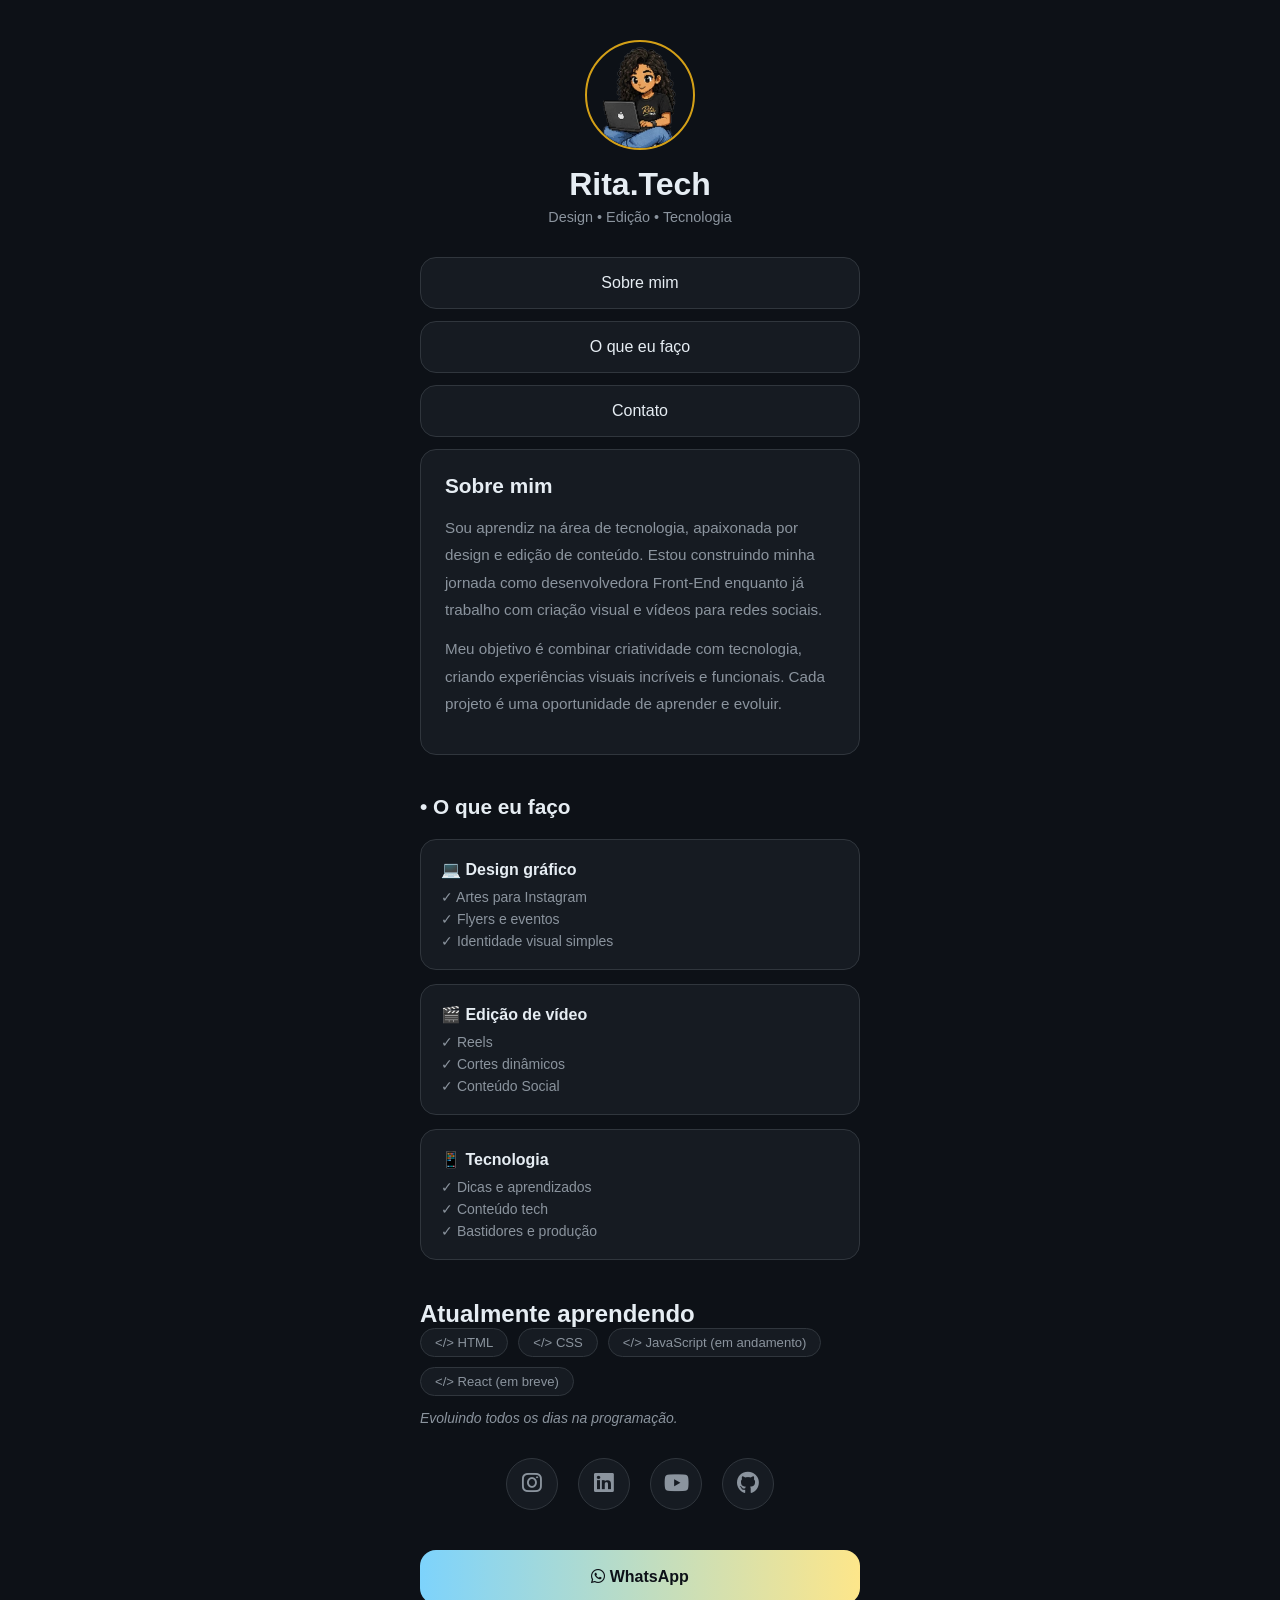
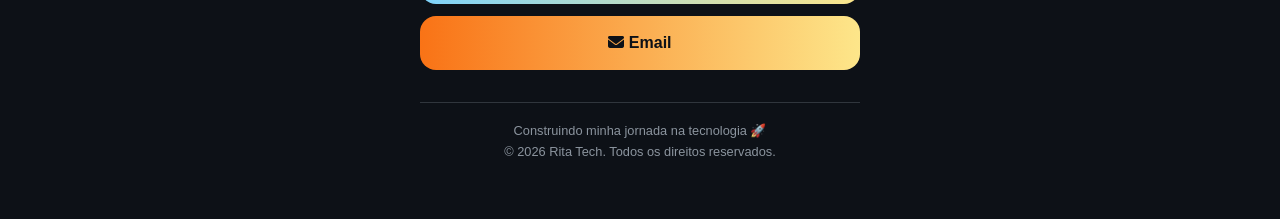
==== index.html @ 33f833c6 "Add files via upload primeiro commit - link in bio rita tech" ====
<!DOCTYPE html>
<html lang="pt-br">
<head>
    <meta charset="UTF-8">
    <meta name="viewport" content="width=device-width, initial-scale=1.0">
    <title>Rita Tech</title>
    <link rel="stylesheet" href="style.css">
    <link rel="stylesheet" href="https://cdnjs.cloudflare.com/ajax/libs/font-awesome/6.5.0/css/all.min.css">
</head>
<body>

    <!-- HEADER -->
    <header>
        <img src="images/rita-profile.png" alt="Foto de perfil">
        <h1>Rita.Tech</h1>
        <p class="info">Design • Edição • Tecnologia</p>
    </header>

    <!-- BOTÕES -->
    <a href="#sobre" class="btn">Sobre mim</a>
    <a href="#servicos" class="btn">O que eu faço</a>
    <a href="#contato" class="btn">Contato</a>

    <!-- SEÇÃO SOBRE -->
    <section id="sobre">
        <h2>Sobre mim</h2>
        <p>Sou aprendiz na área de tecnologia, apaixonada por design e edição de conteúdo. Estou construindo minha jornada como desenvolvedora Front-End enquanto já trabalho com criação visual e vídeos para redes sociais.</p>
        <p>Meu objetivo é combinar criatividade com tecnologia, criando experiências visuais incríveis e funcionais. Cada projeto é uma oportunidade de aprender e evoluir.</p>
    </section>

    <!-- SEÇÃO O QUE EU FAÇO -->
    <section id="servicos">
        <h2>• O que eu faço</h2>

        <div class="card">
            <h3>💻 Design gráfico</h3>
            <ul>
                <li>✓ Artes para Instagram</li>
                <li>✓ Flyers e eventos</li>
                <li>✓ Identidade visual simples</li>
            </ul>
        </div>

        <div class="card">
            <h3>🎬 Edição de vídeo</h3>
            <ul>
                <li>✓ Reels</li>
                <li>✓ Cortes dinâmicos</li>
                <li>✓ Conteúdo Social</li>
            </ul>
        </div>

        <div class="card">
            <h3>📱 Tecnologia</h3>
            <ul>
                <li>✓ Dicas e aprendizados</li>
                <li>✓ Conteúdo tech</li>
                <li>✓ Bastidores e produção</li>
            </ul>
        </div>
    </section>

    <!-- SEÇÃO APRENDENDO -->
    
        <h2>Atualmente aprendendo</h2>
        <div class="tags">
            <span>&lt;/&gt; HTML</span>
            <span>&lt;/&gt; CSS</span>
            <span>&lt;/&gt; JavaScript (em andamento)</span>
            <span>&lt;/&gt; React (em breve)</span>
        </div>
        <p class="frase">Evoluindo todos os dias na programação.</p>
    

    <!-- REDES SOCIAIS -->
      <section id="contato">
    <div class="social-links">
        <a href="https://www.instagram.com/rita.tech_/" target="_blank"><i class="fa-brands fa-instagram"></i></a>
        <a href="https://www.linkedin.com/in/rita-santos-88769a3ba" target="_blank"><i class="fa-brands fa-linkedin"></i></a>
        <a href="https://www.youtube.com/@byRita.0" target="_blank"><i class="fa-brands fa-youtube"></i></a>
        <a href="https://github.com/rita006" target="_blank"><i class="fa-brands fa-github"></i></a>
    </div>
        </section>
    <!-- BOTÃO FALAR COMIGO -->
    <!-- CONTATO -->
<a href="https://wa.me/5581983431183" class="btn-cta" target="_blank">
    <i class="fa-brands fa-whatsapp"></i> WhatsApp
</a>

<a href="mailto:ritatech.digital@gmail.com" class="btn-cta btn-email" target="_blank">
    <i class="fa-solid fa-envelope"></i> Email
</a>
    <!-- RODAPÉ -->
    <footer>
        <p>Construindo minha jornada na tecnologia 🚀</p>
        <p>© 2026 Rita Tech. Todos os direitos reservados.</p>
    </footer>

</body>
</html>
---- style.css ----
/* ===========================
   RESET E BASE
=========================== */
* {
    margin: 0;
    padding: 0;
    box-sizing: border-box;
}

html {
    scroll-behavior: smooth;
}

body {
    background-color: #0d1117;
    color: #e6edf3;
    font-family: sans-serif;
    max-width: 480px;
    width: 100%;
    margin: 0 auto;
    padding: 40px 20px 60px;
}

/* ===========================
   HEADER
=========================== */
header {
    display: flex;
    flex-direction: column;
    align-items: center;
    text-align: center;
    margin-bottom: 32px;
    animation: fadeIn 0.8s ease;
}

header img {
    width: 110px;
    height: 110px;
    border-radius: 50%;
    border: 2px solid #d4a017;
    margin-bottom: 16px;
    object-fit: cover;
}

h1 {
    font-size: 2rem;
    color: #e6edf3;
    margin-bottom: 6px;
}

.info {
    font-size: 0.9rem;
    color: #8b949e;
}

/* ===========================
   BOTÕES DE NAVEGAÇÃO
=========================== */
.btn {
    display: block;
    text-align: center;
    background-color: #161b22;
    color: #e6edf3;
    text-decoration: none;
    padding: 16px 24px;
    border-radius: 16px;
    border: 1px solid #30363d;
    margin-bottom: 12px;
    font-size: 1rem;
    transition: all 0.2s ease;
    animation: fadeIn 0.8s ease;
}

.btn:hover {
    background-color: #1c2330;
    border-color: #58a6ff;
    transform: translateY(-2px);
}

/* ===========================
   SEÇÕES
=========================== */
section {
    margin-bottom: 40px;
    animation: fadeIn 0.8s ease;
}

section h2 {
    font-size: 1.3rem;
    margin-bottom: 20px;
}

/* ===========================
   SEÇÃO SOBRE MIM
=========================== */
#sobre {
    background-color: #161b22;
    border: 1px solid #30363d;
    border-radius: 16px;
    padding: 24px;
    margin-bottom: 40px;
}

#sobre h2 { 
    font-size: 1.3rem;
    margin-bottom: 16px;
}

#sobre p {
    font-size: 0.95rem;
    color: #8b949e;
    line-height: 1.8;
    margin-bottom: 12px;
}

/* ===========================
   CARDS
=========================== */
.card {
    background-color: #161b22;
    border: 1px solid #30363d;
    border-radius: 16px;
    padding: 20px;
    margin-bottom: 14px;
}

.card h3 {
    font-size: 1rem;
    margin-bottom: 10px;
}

.card ul {
    list-style: none;
    display: flex;
    flex-direction: column;
    gap: 6px;
}

.card ul li {
    font-size: 0.875rem;
    color: #8b949e;
}

/* ===========================
   TAGS
=========================== */
.tags {
    display: flex;
    flex-wrap: wrap;
    gap: 10px;
    margin-bottom: 14px;
}

.tags span {
    background-color: #161b22;
    border: 1px solid #30363d;
    color: #8b949e;
    font-size: 0.82rem;
    padding: 6px 14px;
    border-radius: 999px;
}

.frase {
    font-size: 0.875rem;
    color: #8b949e;
    font-style: italic;
}

/* ===========================
   ÍCONES SOCIAIS
=========================== */
.social-links {
    display: flex;
    justify-content: center;
    gap: 20px;
    margin: 32px 0;
}

.social-links a {
    color: #8b949e;
    background-color: #161b22;
    border: 1px solid #30363d;
    width: 52px;
    height: 52px;
    border-radius: 50%;
    display: flex;
    align-items: center;
    justify-content: center;
    text-decoration: none;
    font-size: 1.4rem;
    transition: all 0.2s ease;
}

.social-links a:hover {
    transform: translateY(-3px);
}

.social-links a:nth-child(1):hover {
    color: #e1306c;
    border-color: #e1306c;
}

.social-links a:nth-child(2):hover {
    color: #0077b5;
    border-color: #0077b5;
}

.social-links a:nth-child(3):hover {
    color: #ff0000;
    border-color: #ff0000;
}

.social-links a:nth-child(4):hover {
    color: #ffffff;
    border-color: #ffffff;
}

/* ===========================
   BOTÕES DE CONTATO
=========================== */
.btn-cta {
    display: block;
    text-align: center;
    background: linear-gradient(90deg, #7dd3fc, #fde68a);
    color: #0d1117;
    text-decoration: none;
    padding: 18px 24px;
    border-radius: 16px;
    font-size: 1rem;
    font-weight: 700;
    transition: all 0.2s ease;
}

.btn-cta:hover {
    opacity: 0.9;
    transform: translateY(-2px);
}

.btn-email {
    background: linear-gradient(90deg, #f97316, #fde68a);
    margin-top: 12px;
}

/* ===========================
   RODAPÉ
=========================== */
footer {
    text-align: center;
    font-size: 0.8rem;
    color: #8b949e;
    padding-top: 20px;
    margin-top: 32px;
    border-top: 1px solid #30363d;
    display: flex;
    flex-direction: column;
    gap: 6px;
}
@keyframes fadeIn {
    from { 
        opacity: 0;
        transform: translateY(20px);
    }
    to {
        opacity: 1;
        transform: translateY(0);
    }
}
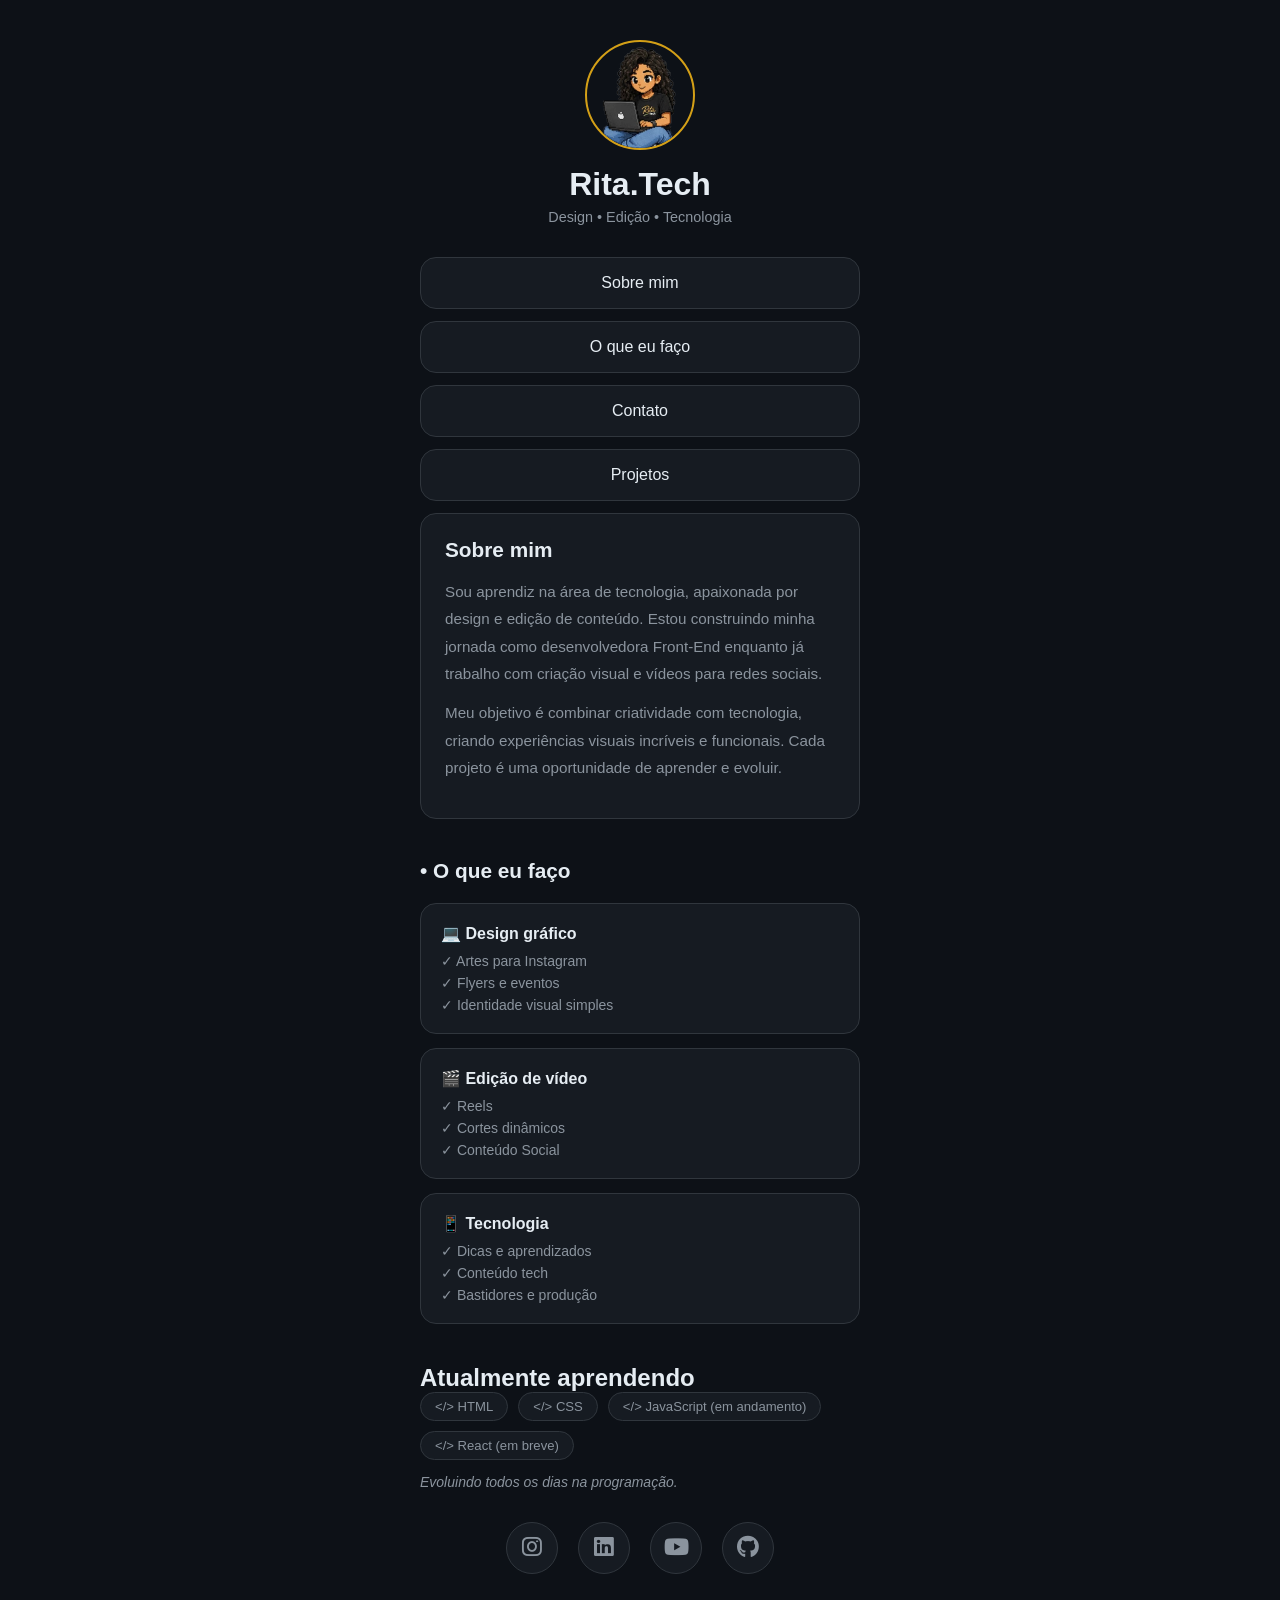
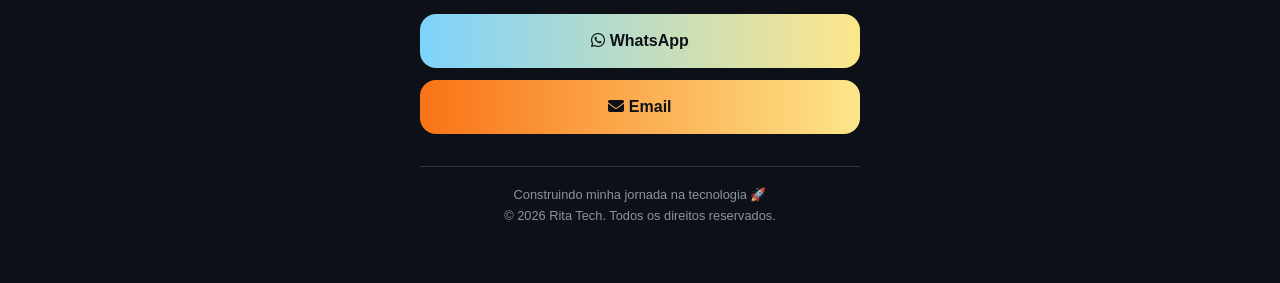
==== commit 05966abc: "versao1.2" ====
--- a/index.html
+++ b/index.html
@@ -20,6 +20,7 @@
     <a href="#sobre" class="btn">Sobre mim</a>
     <a href="#servicos" class="btn">O que eu faço</a>
     <a href="#contato" class="btn">Contato</a>
+    <a href="projetos.html" class="btn">Projetos</a>
 
     <!-- SEÇÃO SOBRE -->
     <section id="sobre">
